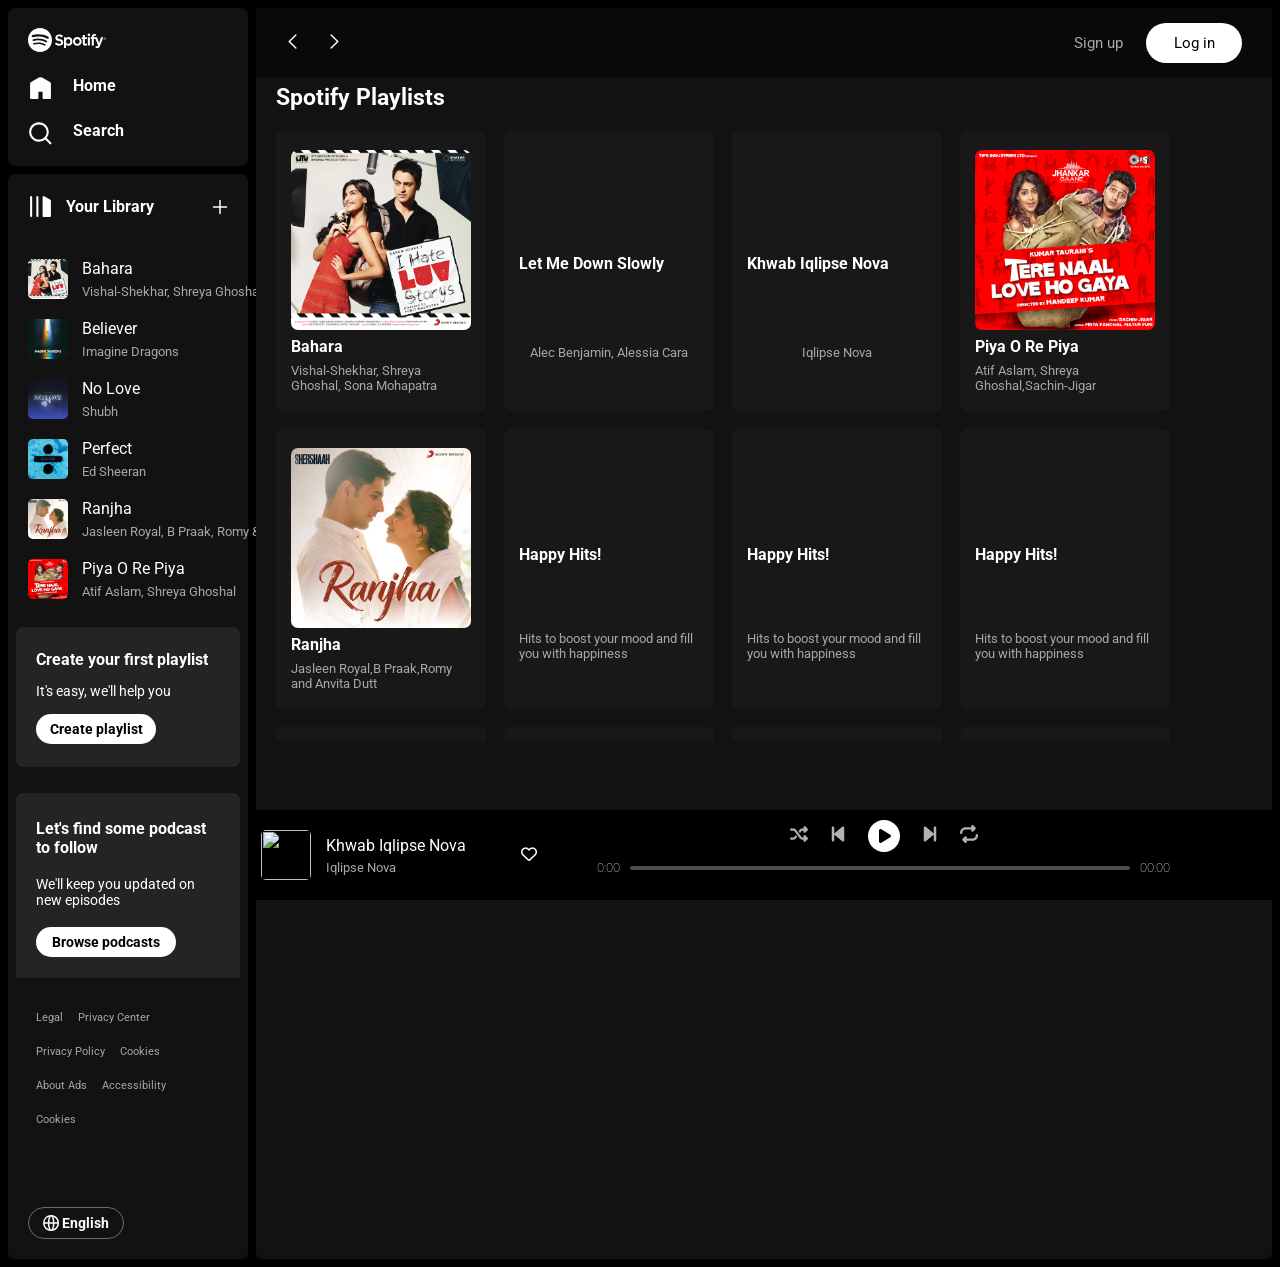
==== index.html @ ec5b6262 "initial commit" ====
<!DOCTYPE html>
<html lang="en">
<head>
    <meta charset="UTF-8">
    <meta name="viewport" content="width=device-width, initial-scale=1.0">
    <link rel="stylesheet" href="https://cdnjs.cloudflare.com/ajax/libs/font-awesome/6.5.1/css/all.min.css" integrity="sha512-DTOQO9RWCH3ppGqcWaEA1BIZOC6xxalwEsw9c2QQeAIftl+Vegovlnee1c9QX4TctnWMn13TZye+giMm8e2LwA==" crossorigin="anonymous" referrerpolicy="no-referrer" />
    <link rel="stylesheet" href="./style.css">
    <link rel="stylesheet" href="./utility.css">
    <title>Spotify - Web Player: Music for everyone</title>
</head>
<body>

    <div class="container flex bg-black">
        <div class="left">
            <div class="home bg-grey margin-1 rounded p-1">
                <div class="logo invert"><img src="spotify-logo.svg" alt="spotify"></div>
                <ul>
                    <li><img src="home-icon.svg" class="invert" alt="home">Home</li>
                    <li><img src="search-icon.svg" class="invert" alt="search">Search</li>
                </ul>
            </div>
            <div class="library bg-grey margin-1 rounded">
                <div class="heading p-1">
                   <img src="playlist.svg" class="playlist-icon invert" alt="">
                   <h4>Your Library</h4>
                   <img src="create.svg" class="create-icon invert" alt="">
                </div>
                <!-- <div class="songsList">
                    <ul>
                    </ul>
                </div> -->
                <div class="songsList-container">
                    <div class="songsList-container-card">
                        <div class="playBtn-overlay">
                            <img class="invert" src="play.svg" alt="">
                        </div>
                        <img class="song-banner" src="Songs Banners/I-Hate-Luv-Stories:Bahara.jpg" alt="">
                        <div class="song-info">
                        
                            <div class="song-title">Bahara</div>
                            <div class="song-artists ellipsis">
                                Vishal-Shekhar, Shreya Ghoshal, Sona Mohapatra
                            </div>
                        </div>
                    </div>
                    <div class="songsList-container-card">
                        <div class="playBtn-overlay">
                            <img class="invert" src="play.svg" alt="">
                        </div>
                        <img class="song-banner" src="Songs Banners/Imagine-Dragons:Believer.jpeg" alt="">
                        <div class="song-info">
                            <div class="song-title">Believer</div>
                            <div class="song-artists ellipsis">
                                Imagine Dragons
                            </div>
                        </div>
                    </div>
                    <div class="songsList-container-card">
                        <div class="playBtn-overlay">
                            <img class="invert" src="play.svg" alt="">
                        </div>
                        <img class="song-banner" src="Songs Banners/No-Love:Shubh.jpeg" alt="">
                        <div class="song-info">
                            <div class="song-title">No Love</div>
                            <div class="song-artists ellipsis">
                                Shubh
                            </div>
                        </div>
                    </div>
                    <div class="songsList-container-card">
                        <div class="playBtn-overlay">
                            <img class="invert" src="play.svg" alt="">
                        </div>
                        <img class="song-banner" src="Songs Banners/Perfect:Ed-Sheeran.jpeg" alt="">
                        <div class="song-info">
                            <div class="song-title">Perfect</div>
                            <div class="song-artists ellipsis">
                                Ed Sheeran
                            </div>
                        </div>
                    </div>
                    <div class="songsList-container-card">
                        <div class="playBtn-overlay">
                            <img class="invert" src="play.svg" alt="">
                        </div>
                        <img class="song-banner" src="Songs Banners/Shershaah:Ranjha.jpeg" alt="">
                        <div class="song-info">
                            <div class="song-title">Ranjha</div>
                            <div class="song-artists ellipsis">
                                Jasleen Royal, B Praak, Romy & Anvita Dutt 
                            </div>
                        </div>
                    </div>
                    <div class="songsList-container-card">
                        <div class="playBtn-overlay">
                            <img class="invert" src="play.svg" alt="">
                        </div>
                        <img class="song-banner" src="Songs Banners/Tere-Naal-Love-Ho-Gaya:Piya.O.Re.Piya.jpeg" alt="">
                        <div class="song-info">
                            <div class="song-title">Piya O Re Piya</div>
                            <div class="song-artists ellipsis">
                                Atif Aslam, Shreya Ghoshal
                            </div>
                        </div>
                    </div>
                </div>
                <div class="library-create-browse">
                    <div class="create-playlist rounded">
                        <h2>Create your first playlist</h2>
                        <p>It's easy, we'll help you</p>
                        <button class="create-playlist-btn">
                            Create playlist
                        </button>
                    </div>
                    <div class="browse-podcasts rounded">
                        <h2>Let's find some podcast to follow</h2>
                        <p>We'll keep you updated on new episodes</p>
                        <button class="browse-podcasts-btn">
                            Browse podcasts
                        </button>
                    </div>
                </div>
                <div class="footer-legal-links p-1 margin-1">
                    <div><a href="https://www.spotify.com/in-en/legal/" id="" class="" data-encore-id="textLink"><span class="">Legal</span></a></div>
                    <div><a href="https://www.spotify.com/in-en/privacy/" id="" class="" data-encore-id="textLink"><span class="">Privacy Center</span></a></div>
                    <div><a href="https://www.spotify.com/in-en/legal/privacy-policy/" id="" class="" data-encore-id="textLink"><span class="">Privacy Policy</span></a></div>
                    <div><a href="https://www.spotify.com/in-en/legal/cookies-policy/" id="" class="" data-encore-id="textLink"><span class="">Cookies</span></a></div>
                    <div><a href="https://www.spotify.com/in-en/legal/privacy-policy/#s3" id="" class="" data-encore-id="textLink"><span class="">About Ads</span></a></div>
                    <div><a href="https://www.spotify.com/in-en/accessibility/" id="" class="" data-encore-id="textLink"><span class="">Accessibility</span></a></div>
                    <div><a href="https://www.spotify.com/in-en/legal/cookies-policy/" id="" class="" data-encore-id="textLink"><span class="">Cookies</span></a></div>
                </div>
                <div class="language-selection-div p-1">
                    <button class="language-selection-btn" type="button"><img class="invert" src="language.svg" alt="">
                       English
                    </button>
                </div>
    
            </div>
        </div>
        <div class="right bg-grey rounded">
            <div class="header">
                <div class="nav">
                    <div class="forward-button">
                       <img src="backwardButton.svg" class="invert" alt="">
                    </div>
                    <div class="backward-button">
                        <img src="forwardButton.svg" class="invert" alt="">
                    </div>
                </div>
                <div class="buttons">
                    <div class="sign-up">
                        <a href="Css Components/Sign Up Form/index.html">
                            <button class="sign-up-button" type="button">Sign up</button>
                        </a>
                    </div>
                    <div class="log-in">
                        <a href="Css Components/Log In Page/index.html">
                            <button class="log-in-button" type="button">Log in</button>
                        </a>    
                    </div>
                </div>
            </div>
            <div class="spotify-playlist">
                <h1 id="spotify-playlist-heading">Spotify Playlists</h1>
                <div class="cardContainer">
                    <div class="card rounded">
                        <div class="playButton" isClicked="false">
                            <i class="fa-solid fa-play invert"></i>
                            <svg class="pauseBtn" data-encore-id="icon" xmlns="http://www.w3.org/2000/svg"role="img" aria-hidden="true" viewBox="0 0 24 24" class="Svg-sc-ytk21e-0 bneLcE"><path d="M5.7 3a.7.7 0 0 0-.7.7v16.6a.7.7 0 0 0 .7.7h2.6a.7.7 0 0 0 .7-.7V3.7a.7.7 0 0 0-.7-.7H5.7zm10 0a.7.7 0 0 0-.7.7v16.6a.7.7 0 0 0 .7.7h2.6a.7.7 0 0 0 .7-.7V3.7a.7.7 0 0 0-.7-.7h-2.6z"></path></svg>
                        </div>
                        <img   class="songIMG rounded" src="SPOTIFY-PROFILE-PAGE/Songs Banners/I-Hate-Luv-Stories:Bahara.jpg" alt="">
                        <h4 class="song-title">Bahara</h4>
                        <p> Vishal-Shekhar, Shreya Ghoshal, Sona Mohapatra</p>
                    </div>
                    <div class="card rounded">
                        <div class="playButton" isClicked="false">
                            <i class="fa-solid fa-play invert"></i>
                            <svg class="pauseBtn" data-encore-id="icon" xmlns="http://www.w3.org/2000/svg"role="img" aria-hidden="true" viewBox="0 0 24 24" class="Svg-sc-ytk21e-0 bneLcE"><path d="M5.7 3a.7.7 0 0 0-.7.7v16.6a.7.7 0 0 0 .7.7h2.6a.7.7 0 0 0 .7-.7V3.7a.7.7 0 0 0-.7-.7H5.7zm10 0a.7.7 0 0 0-.7.7v16.6a.7.7 0 0 0 .7.7h2.6a.7.7 0 0 0 .7-.7V3.7a.7.7 0 0 0-.7-.7h-2.6z"></path></svg>
                        </div>
                        <img  class="rounded" src="https://i.scdn.co/image/ab67616d0000b2731b6da489c1cb4c5a301a17fc" alt="">
                        <h4 class="song-title">Let Me Down Slowly</h4>
                        <p>Alec Benjamin, Alessia Cara</p>
                     </div>
                    <div class="card rounded">
                        <div class="playButton" isClicked="false">
                            <i class="fa-solid fa-play invert"></i>
                            <svg class="pauseBtn" data-encore-id="icon" xmlns="http://www.w3.org/2000/svg"role="img" aria-hidden="true" viewBox="0 0 24 24" class="Svg-sc-ytk21e-0 bneLcE"><path d="M5.7 3a.7.7 0 0 0-.7.7v16.6a.7.7 0 0 0 .7.7h2.6a.7.7 0 0 0 .7-.7V3.7a.7.7 0 0 0-.7-.7H5.7zm10 0a.7.7 0 0 0-.7.7v16.6a.7.7 0 0 0 .7.7h2.6a.7.7 0 0 0 .7-.7V3.7a.7.7 0 0 0-.7-.7h-2.6z"></path></svg>
                        </div>
                        <img   class="rounded" src="https://i.scdn.co/image/ab67616d0000b273cb9323e777a492c342794c2f" alt="">
                        <h4 class="song-title">Khwab Iqlipse Nova</h4>
                        <p>Iqlipse Nova</p>
                    </div>
                    <div class="card rounded">
                        <div class="playButton" isClicked="false">
                            <i class="fa-solid fa-play invert"></i>
                            <svg class="pauseBtn" data-encore-id="icon" xmlns="http://www.w3.org/2000/svg"role="img" aria-hidden="true" viewBox="0 0 24 24" class="Svg-sc-ytk21e-0 bneLcE"><path d="M5.7 3a.7.7 0 0 0-.7.7v16.6a.7.7 0 0 0 .7.7h2.6a.7.7 0 0 0 .7-.7V3.7a.7.7 0 0 0-.7-.7H5.7zm10 0a.7.7 0 0 0-.7.7v16.6a.7.7 0 0 0 .7.7h2.6a.7.7 0 0 0 .7-.7V3.7a.7.7 0 0 0-.7-.7h-2.6z"></path></svg>
                        </div>
                        <img  class="rounded" src="SPOTIFY-PROFILE-PAGE/Songs Banners/Tere-Naal-Love-Ho-Gaya:Piya.O.Re.Piya.jpeg" alt="">
                        <h4 class="song-title">Piya O Re Piya</h4>
                        <p>Atif Aslam, Shreya Ghoshal,Sachin-Jigar</p>
                     </div>
                    <div class="card rounded">
                        <div class="playButton" isClicked="false">
                            <i class="fa-solid fa-play invert"></i>
                            <svg class="pauseBtn" data-encore-id="icon" xmlns="http://www.w3.org/2000/svg"role="img" aria-hidden="true" viewBox="0 0 24 24" class="Svg-sc-ytk21e-0 bneLcE"><path d="M5.7 3a.7.7 0 0 0-.7.7v16.6a.7.7 0 0 0 .7.7h2.6a.7.7 0 0 0 .7-.7V3.7a.7.7 0 0 0-.7-.7H5.7zm10 0a.7.7 0 0 0-.7.7v16.6a.7.7 0 0 0 .7.7h2.6a.7.7 0 0 0 .7-.7V3.7a.7.7 0 0 0-.7-.7h-2.6z"></path></svg>
                        </div>
                        <img class="rounded" src="SPOTIFY-PROFILE-PAGE/Songs Banners/Shershaah:Ranjha.jpeg" alt="">
                        <h4 class="song-title">Ranjha</h4>
                        <p>Jasleen Royal,B Praak,Romy and Anvita Dutt </p>
                    </div>
                    <div class="card rounded">
                        <div class="playButton" isClicked="false">
                            <i class="fa-solid fa-play invert"></i>
                            <svg class="pauseBtn" data-encore-id="icon" xmlns="http://www.w3.org/2000/svg"role="img" aria-hidden="true" viewBox="0 0 24 24" class="Svg-sc-ytk21e-0 bneLcE"><path d="M5.7 3a.7.7 0 0 0-.7.7v16.6a.7.7 0 0 0 .7.7h2.6a.7.7 0 0 0 .7-.7V3.7a.7.7 0 0 0-.7-.7H5.7zm10 0a.7.7 0 0 0-.7.7v16.6a.7.7 0 0 0 .7.7h2.6a.7.7 0 0 0 .7-.7V3.7a.7.7 0 0 0-.7-.7h-2.6z"></path></svg>
                        </div>
                        <img  class="rounded" src="https://i.scdn.co/image/ab67706f00000002f4d83a6cb7f51f6d9f6717de" alt="">
                        <h4 class="song-title">Happy Hits!</h4>
                        <p>Hits to boost your mood and fill you with happiness</p>
                    </div>
                    <div class="card rounded">
                        <div class="playButton" isClicked="false">
                            <i class="fa-solid fa-play invert"></i>
                            <svg class="pauseBtn" data-encore-id="icon" xmlns="http://www.w3.org/2000/svg"role="img" aria-hidden="true" viewBox="0 0 24 24" class="Svg-sc-ytk21e-0 bneLcE"><path d="M5.7 3a.7.7 0 0 0-.7.7v16.6a.7.7 0 0 0 .7.7h2.6a.7.7 0 0 0 .7-.7V3.7a.7.7 0 0 0-.7-.7H5.7zm10 0a.7.7 0 0 0-.7.7v16.6a.7.7 0 0 0 .7.7h2.6a.7.7 0 0 0 .7-.7V3.7a.7.7 0 0 0-.7-.7h-2.6z"></path></svg>
                        </div>
                        <img  class="rounded" src="https://i.scdn.co/image/ab67706f0000000254473de875fea0fd19d39037" alt="">
                        <h4 class="song-title">Happy Hits!</h4>
                        <p>Hits to boost your mood and fill you with happiness</p>
                    </div>
                    <div class="card rounded">
                        <div class="playButton" isClicked="false">
                            <i class="fa-solid fa-play invert"></i>
                        </div>
                        <img  class="rounded" src="https://i.scdn.co/image/ab67706f0000000254473de875fea0fd19d39037" alt="">
                        <h4>Happy Hits!</h4>
                        <p>Hits to boost your mood and fill you with happiness</p>
                    </div>
                    <div class="card rounded">
                        <div class="playButton" isClicked="false">
                            <i class="fa-solid fa-play invert"></i>
                        </div>
                        <img  class="rounded" src="https://i.scdn.co/image/ab67706f0000000254473de875fea0fd19d39037" alt="">
                        <h4>Happy Hits!</h4>
                        <p>Hits to boost your mood and fill you with happiness</p>
                    </div>
                    <div class="card rounded">
                        <div class="playButton" isClicked="false">
                            <i class="fa-solid fa-play invert"></i>
                        </div>
                        <img  class="rounded" src="https://i.scdn.co/image/ab67706f0000000254473de875fea0fd19d39037" alt="">
                        <h4>Happy Hits!</h4>
                        <p>Hits to boost your mood and fill you with happiness</p>
                    </div>
                    <div class="card rounded">
                        <div class="playButton" isClicked="false">
                            <i class="fa-solid fa-play invert"></i>
                        </div>
                        <img  class="rounded" src="https://i.scdn.co/image/ab67706f0000000254473de875fea0fd19d39037" alt="">
                        <h4>Happy Hits!</h4>
                        <p>Hits to boost your mood and fill you with happiness</p>
                    </div>
                    <div class="card rounded">
                        <div class="playButton" isClicked="false">
                            <i class="fa-solid fa-play invert"></i>
                        </div>
                        <img  class="rounded" src="https://i.scdn.co/image/ab67706f0000000254473de875fea0fd19d39037" alt="">
                        <h4>Happy Hits!</h4>
                        <p>Hits to boost your mood and fill you with happiness</p>
                    </div>
                    <div class="card rounded">
                        <div class="playButton" isClicked="false">
                            <i class="fa-solid fa-play invert"></i>
                        </div>
                        <img  class="rounded" src="https://i.scdn.co/image/ab67706f0000000254473de875fea0fd19d39037" alt="">
                        <h4>Happy Hits!</h4>
                        <p>Hits to boost your mood and fill you with happiness</p>
                    </div>
                    <div class="card rounded">
                        <div class="playButton" isClicked="false">
                            <i class="fa-solid fa-play invert"></i>
                        </div>
                        <img  class="rounded" src="https://i.scdn.co/image/ab67706f0000000254473de875fea0fd19d39037" alt="">
                        <h4>Happy Hits!</h4>
                        <p>Hits to boost your mood and fill you with happiness</p>
                    </div>
                    <div class="card rounded">
                        <div class="playButton" isClicked="false">
                            <i class="fa-solid fa-play invert"></i>
                        </div>
                        <img  class="rounded" src="https://i.scdn.co/image/ab67706f0000000254473de875fea0fd19d39037" alt="">
                        <h4>Happy Hits!</h4>
                        <p>Hits to boost your mood and fill you with happiness</p>
                    </div>
                    <div class="card rounded">
                        <div class="playButton" isClicked="false">
                            <i class="fa-solid fa-play invert"></i>
                        </div>
                        <img  class="rounded" src="https://i.scdn.co/image/ab67706f0000000254473de875fea0fd19d39037" alt="">
                        <h4>Happy Hits!</h4>
                        <p>Hits to boost your mood and fill you with happiness</p>
                    </div>
                    <div class="card rounded">
                        <div class="playButton" isClicked="false">
                            <i class="fa-solid fa-play invert"></i>
                        </div>
                        <img  class="rounded" src="https://i.scdn.co/image/ab67706f0000000254473de875fea0fd19d39037" alt="">
                        <h4>Happy Hits!</h4>
                        <p>Hits to boost your mood and fill you with happiness</p>
                    </div>
                    <div class="card rounded">
                        <div class="playButton" isClicked="false">
                            <i class="fa-solid fa-play invert"></i>
                        </div>
                        <img  class="rounded" src="https://i.scdn.co/image/ab67706f0000000254473de875fea0fd19d39037" alt="">
                        <h4>Happy Hits!</h4>
                        <p>Hits to boost your mood and fill you with happiness</p>
                    </div>
                    <div class="card rounded">
                        <div class="playButton" isClicked="false">
                            <i class="fa-solid fa-play invert"></i>
                        </div>
                        <img  class="rounded" src="https://i.scdn.co/image/ab67706f0000000254473de875fea0fd19d39037" alt="">
                        <h4>Happy Hits!</h4>
                        <p>Hits to boost your mood and fill you with happiness</p>
                    </div>
                    <div class="card rounded">
                        <div class="playButton" isClicked="false">
                            <i class="fa-solid fa-play invert"></i>
                        </div>
                        <img  class="rounded" src="https://i.scdn.co/image/ab67706f0000000254473de875fea0fd19d39037" alt="">
                        <h4>Happy Hits!</h4>
                        <p>Hits to boost your mood and fill you with happiness</p>
                    </div>
                    <div class="card rounded">
                        <div class="playButton" isClicked="false">
                            <i class="fa-solid fa-play invert"></i>
                        </div>
                        <img  class="rounded" src="https://i.scdn.co/image/ab67706f0000000254473de875fea0fd19d39037" alt="">
                        <h4>Happy Hits!</h4>
                        <p>Hits to boost your mood and fill you with happiness</p>
                    </div>
                </div>
            </div>
            <div class="playbar">
                <!-- <div class="playbar-playButton">
                    <i class="fa-solid fa-play invert"></i>
                </div> -->
                <div class="now-playing-widget">
                    <img class="song-banner" src="https://i.scdn.co/image/ab67616d0000b273cb9323e777a492c342794c2f" alt="">
                    <div class="song-details">
                        <div class="song-title">Khwab Iqlipse Nova</div>
                        <div class="song-artists scrapText">
                            Iqlipse Nova
                        </div>
                    </div>
                    <!-- <svg class="heart" isLiked="false" xmlns="http://www.w3.org/2000/svg" viewBox="0 0 512 512"><path d="M225.8 468.2l-2.5-2.3L48.1 303.2C17.4 274.7 0 234.7 0 192.8v-3.3c0-70.4 50-130.8 119.2-144C158.6 37.9 198.9 47 231 69.6c9 6.4 17.4 13.8 25 22.3c4.2-4.8 8.7-9.2 13.5-13.3c3.7-3.2 7.5-6.2 11.5-9c0 0 0 0 0 0C313.1 47 353.4 37.9 392.8 45.4C462 58.6 512 119.1 512 189.5v3.3c0 41.9-17.4 81.9-48.1 110.4L288.7 465.9l-2.5 2.3c-8.2 7.6-19 11.9-30.2 11.9s-22-4.2-30.2-11.9zM239.1 145c-.4-.3-.7-.7-1-1.1l-17.8-20c0 0-.1-.1-.1-.1c0 0 0 0 0 0c-23.1-25.9-58-37.7-92-31.2C81.6 101.5 48 142.1 48 189.5v3.3c0 28.5 11.9 55.8 32.8 75.2L256 430.7 431.2 268c20.9-19.4 32.8-46.7 32.8-75.2v-3.3c0-47.3-33.6-88-80.1-96.9c-34-6.5-69 5.4-92 31.2c0 0 0 0-.1 .1s0 0-.1 .1l-17.8 20c-.3 .4-.7 .7-1 1.1c-4.5 4.5-10.6 7-16.9 7s-12.4-2.5-16.9-7z"></path></svg> -->
                    <div class="heart-container">
                        <i class="fa-regular fa-heart"></i>
                        <i class="fa-solid fa-heart"></i>
                    </div>
                </div>

                <div class="player-controls">
                    <div class="player-controls__buttons player-controls__buttons--new-icons">
                        <div class="player-controls_left">
                           <div class="control-button-shuffle">
                             <img src="shuffle.svg" alt="">
                           </div>
                           <div class="control-button-skip-back">
                             <img src="playPrevious.svg" alt="">
                           </div>
                        </div>
                        <div class="control-button-playpause">
                            <img class="invert" src="playPauseBtn.svg" alt="">
                            <!-- <svg class="pauseBtn" data-encore-id="icon" xmlns="http://www.w3.org/2000/svg"role="img" aria-hidden="true" viewBox="0 0 24 24" class="Svg-sc-ytk21e-0 bneLcE"><path d="M5.7 3a.7.7 0 0 0-.7.7v16.6a.7.7 0 0 0 .7.7h2.6a.7.7 0 0 0 .7-.7V3.7a.7.7 0 0 0-.7-.7H5.7zm10 0a.7.7 0 0 0-.7.7v16.6a.7.7 0 0 0 .7.7h2.6a.7.7 0 0 0 .7-.7V3.7a.7.7 0 0 0-.7-.7h-2.6z"></path></svg> -->
                            <i class="fa-solid fa-circle-pause"></i>
                            
                        </div>
                        <div class="player-controls_right">
                           <div class="control-button-skip-forward">
                             <img  src="playNext.svg" alt="">
                           </div>
                           <div class="control-button-repeat">
                             <img src="repeatSong.svg" alt="">
                           </div>
                        </div>
                    </div>
                    <div class="playback">
                        <h3 class="currentSongTime">00:00</h3>
                       
                        <div class="playback-bar">
                            <div class="fill">
                                <div class="progress-bar-circle">
                                </div>
                            </div>
                        </div>
                        <h3 class="songDuration">00:00</h3>
                    </div>
                </div>    
            </div>
        </div>
    </div>
   
</body>
<script src="script.js">

</script>
</html>
---- style.css ----
@import url('https://fonts.googleapis.com/css2?family=Roboto:ital,wght@0,100;0,300;0,400;0,500;0,700;0,900;1,100;1,300;1,400;1,500;1,700;1,900&display=swap');

@import url('https://fonts.googleapis.com/css2?family=Poppins:ital,wght@0,100;0,200;0,300;0,400;0,500;0,600;0,700;0,800;0,900;1,100;1,200;1,300;1,400;1,500;1,600;1,700;1,800;1,900&family=Roboto:ital,wght@0,100;0,300;0,400;0,500;0,700;0,900;1,100;1,300;1,400;1,500;1,700;1,900&display=swap');

@font-face {
    font-family: CircularSp;
    src: url('CircularFonts/CircularStd-Black.otf') format('otf'),
         url('CircularFonts/CircularStd-BlackItalic.otf') format('otf'),
         url('CircularFonts/CircularStd-Bold.otf') format('otf'),
         url('CircularFonts/CircularStd-BoldItalic.otf') format('otf'),
         url('CircularFonts/CircularStd-Book.otf') format('otf'),
         url('CircularFonts/CircularStd-BookItalic.otf') format('otf'),
         url('CircularFonts/CircularStd-Light Italic.otf') format('otf'),
         url('CircularFonts/CircularStd-Light.otf') format('otf'),
         url('CircularFonts/CircularStd-Medium.otf') format('otf'),
         url('CircularFonts/CircularStd-MediumItalic.otf') format('otf');        
}
* {
    margin: 0;
    padding: 0;
    box-sizing: border-box;
    font-family: 'Roboto', sans-serif;
}
body {
    height: 100vh;
    width: 100vw;
    background-color: black;
    color: white;
}
.left {
    width: 20vw;
}
.right {
    width: 80vw;
    margin-top: 8px;
    margin-bottom: 8px;
    margin-right: 8px;
    position: relative;
}
.home ul li {
    display: flex;
    gap: 20px;
    width: 25px;
    list-style: none;
    padding-top: 20px;
    font-weight: bold;
    color: white;
}
.heading {
    display: flex;
    gap: 13px;
    align-items: center;
    font-size: 16px;
    font-weight: bold;
    position: relative;
    color: white;
}
.library {
    min-height: 50vh;
}
.heading img {
    width: 25px;
}
.heading .create-icon {
    width: 16px;
    position: absolute;
    right: 20px;
}
/* Songs Library Styling */
/* .songsList {
}
.songsList ul {
    padding: 0 35px;
}
.songsList ul li {
    list-style-type: decimal;
    font-size: 14px;
} */
.songsList-container {
    padding: 10px;
    position: relative;
}
.songsList-container-card {
    width: 100%;
    display: flex;
    gap: 14px;
    border-radius: 5px;
    padding: 10px;

}
.songsList-container-card:hover {
    cursor: pointer;
    background-color: #1a1a1a;
    .playBtn-overlay {
        visibility: visible;
    }
}
.songsList-container img {
    height: 40px;
    width: 40px;
    border-radius: 5px;
}
.playBtn-overlay {
    height: 40px;
    width: 40px;
    background-color: rgba(0,0,0,0.85);
    border-radius: 5px;
    position: absolute;
    display: flex;
    justify-content: center;
    align-items: center;
    visibility: hidden;
}
.playBtn-overlay img {
    height: 16px;
    object-fit: contain;

}
.song-info {
    display: flex;
    flex-direction: column;
    justify-content: space-between;
}
.song-title {

}
.song-artists {
    color: #a7a7a7;
    font-size: 13px;
}
.ellipsis {
    width: 190px;
    white-space: nowrap;
    overflow: hidden;
    text-overflow: ellipsis;
}

.library-create-browse {
    width: 100%;
    height: 400px;
    padding-left: 8px;
    padding-bottom: 8px;
    padding-right: 8px;
    display: flex;
    flex-wrap: wrap;
    gap: 10px;
    overflow-y: scroll;
    max-height: 39.9vh;
}
.create-playlist {
    width: 100%;
    background-color: #242424;
    margin-top: 8px;
    margin-bottom: 8px;
    height: 140px;
    padding-left: 20px;
    padding-right: 20px;
    padding-top: 16px;
    padding-bottom: 16px;
    display: flex;
    flex-direction: column;
    justify-content: space-around;
}
.create-playlist h2,.browse-podcasts h2 {
    font-weight: bold;
    font-size: 16px;
}
.create-playlist p,.browse-podcasts p {
    font-size: 14px;
}
.create-playlist-btn {
    height: 30px;
    width: 120px;
    background-color: white;
    color: black;
    font-weight: bold;
    border-radius: 20px;
    border: none;
    outline: none;
    font-size: 14px;
}
.create-playlist-btn:hover {
    transform: scale(1.04);
    cursor: pointer;
}
.browse-podcasts {
    width: 100%;
    background-color: #242424;
    margin-top: 8px;
    margin-bottom: 8px;
    height: 190px;
    padding-left: 20px;
    padding-right: 20px;
    padding-top: 16px;
    padding-bottom: 16px;
    display: flex;
    flex-direction: column;
    justify-content: space-around;
}
.browse-podcasts-btn {
    height: 30px;
    width: 140px;
    background-color: white;
    color: black;
    font-weight: bold;
    border-radius: 20px;
    border: none;
    outline: none;
    font-size: 14px;
}
.browse-podcasts-btn:hover {
    transform: scale(1.04);
    cursor: pointer;
}
.footer-legal-links {
    display: flex;
    flex-wrap: wrap;
    gap: 15px;
}
.footer-legal-links a {
    font-size: 11px;
    color: #A7A7A7;
    text-decoration: none;
}

.language-selection-btn img {
    width: 16px;
}
.language-selection-btn {
    background-color: #121212;
    color: white;
    font-weight: bold;
    font-size: 13.5px;
    height: 2rem;
    width: 6rem;
    outline: none;
    border:1px solid #6c6c6c;
    border-radius: 20px;
    display: flex;
    justify-content: space-evenly;
    align-items: center;
    padding: 10px;
    margin-top: 2rem;
    transition: transform 0.1s ease;
}
.language-selection-btn:hover {
    border: 1px solid white;
    transform: scale(1.02);
}

/* Right Styling */
.header {
    display: flex;
    justify-content: space-between;
    background-color: #090909;
}
.header {
    padding-top: 15px;
    padding-bottom: 15px;
    padding-left: 30px;
    padding-right: 30px;
}
.header .nav {
    display: flex;
    gap: 25px;
    justify-content: center;
    align-items: center;
}
.header .nav img {
    width: 15px;
}
.header .buttons {
    display: flex;
    justify-content: center;
    align-items: center;
}
.sign-up-button {
    background-color: #090909;
    color: #a7a7a7;
    outline: none;
    border: none;
    height: 2.5rem;
    width: 6rem;
    font-size: 15px;
    border-radius: 20px;

}
.sign-up-button:hover {
    color: white;
    font-weight: bold;
    cursor: pointer;
}
.log-in-button {
    background-color: white;
    color: black;
    outline: none;
    border: none;
    height: 2.5rem;
    width: 6rem;
    font-size: 15px;
    border-radius: 20px;
}
.log-in-button:hover {
    font-weight: bold;
    cursor: pointer;
}
.spotify-playlist {
    padding-left: 20px;
}
#spotify-playlist-heading {
    padding-top: 6px;
    font-size: 23px;
    font-weight: bold;
}
.cardContainer {
    display: flex;
    flex-wrap: wrap;
    gap: 18px;
    padding-top: 20px;
    overflow-y: scroll;
    max-height: 70vh;
}
.card {
    display: flex;
    flex-direction: column;
    justify-content: space-around;
    align-items: center;
    padding: 15px;
    position: relative;

    background-color: #181818;
    height: 280px;
    width: 210px;
}
.card img {
    width: 100%;
    object-fit: contain;
}
.card p {
    color: #a7a7a7;
    font-size: 13px;
}
.card h4 {
    width: 100%;
}

/* PlayButton Styling */
.playButton {
    height: 45px;
    width: 45px;
    border-radius: 50%;
    background-color: #1fdf64;
    display: flex;
    justify-content: center;
    align-items: center;
    position: absolute;
    bottom: 85px;
    right: 23px;
    opacity: 0;
    transition: all 0.3s ease-out;
    /* box-shadow: 0px 0px 50px 0px black; */
}
.playButton i {
    font-size: 15px;
    position: absolute;
    visibility: visible;
}
.pauseBtn {
    fill: black;
    height: 20px;
    position: relative;
    visibility: hidden;
}
.card:hover {
    .playButton {
        opacity: 1;
        bottom: 90px;
    }
    background-color: #282828;
    cursor: pointer;
}
.card.clicked {
    .playButton {
        opacity: 1;
        bottom: 90px;
        position: fixed;
    }
    background-color: #282828;
    cursor: pointer;
}
/* Styling the playbar */

.playbar {
    /* position: relative; */
    position: fixed;
    bottom: 0;
    width: calc(80vw - 8px);
    background-color: black;
    height: 90px;
    /* visibility: hidden; */
    display: flex;
    align-items: center;
    gap: 60px;
    transition-duration: 1s;
    transition-timing-function: ease;
}
.player-controls {
    display: flex;
    justify-content: start;
    gap: 8px;
    flex-direction: column;
    align-items: center;
    height: 100%;
}

.player-controls__buttons {
    display: flex;
    /* border: 2px solid white; */
    justify-content: center;
    align-items: center;
    margin-top: 10px;
    gap: 20px;
}
.player-controls_left {
    display: flex;
    justify-content: center;
    align-items: center;
    gap: 20px;
}

.player-controls_right {
    display: flex;
    justify-content: center;
    align-items: center;
    gap: 20px;
}
.control-button-playpause img {
    height: 32px;
    width: 32px;
    position: absolute;
    transition: transform 0.1s ease;
}
.control-button-playpause img:hover {
    transform: scale(1.05);
}
.control-button-playpause > .fa-circle-pause {
    font-size: 32px;
    position: relative;
    visibility: hidden;
}
.control-button-shuffle img {
    height: 18px;
    width: 18px;
    color: #b3b2b2;
}
.control-button-skip-back img,.control-button-skip-forward img {
    height: 20px;
    width: 20px;
}
.control-button-repeat img {
    height: 18px;
    width: 18px;
    color: #b3b2b2;
}
.playback-bar {
    height: 4px;
    width: 500px;
    background-color: #4d4c4c;
    /* background-color: #1fdf64; */
    border-radius: 25px;
    display: flex;
    align-items: center;
}
.playback-bar .fill {
    height: 4px;
    width: 0px;
    background-color: white;
    border-radius: 25px;
    display: flex;
    align-items: center;
    justify-content: end;
}
.progress-bar-circle {
    height: 12px;
    width: 12px;
    border-radius: 50%;
    background-color: white;
    visibility: hidden;
    box-shadow: 0px 0px 5px 0px black;  
}
.playback-bar:hover {
    .progress-bar-circle {
        visibility: visible;
    }
}

.playback {
    display: flex;
    gap: 10px;
    align-items: center;
}
.playback > .currentSongTime,.songDuration {
    font-weight: lighter;
    font-size: 13px;
}
.now-playing-widget {
    display: flex;
    flex-direction: row;
    gap: 15px;
    align-items: center;
    margin-left: 5px;
    
}
.now-playing-widget>.song-details {
    display: flex;
    flex-direction: column;
    gap: 5px;
}
.scrapText {
    overflow: hidden;
    text-overflow: ellipsis;
    white-space: nowrap;
    width: 180px;
}
.now-playing-widget > .song-banner {
    height: 50px;
    width: 50px;
    border-radius: 5px;
}
.heart-container {
    position: relative;
}
.heart-container>.fa-regular {
    visibility: visible;
    position: absolute;
}
.heart-container>.fa-solid {
    visibility: hidden;
    color: #1fdf64;
}
---- utility.css ----
.flex {
    display: flex;
}
.justify-content {
    justify-content: center;
}
.items-center {
    align-items: center;
}
.bg-black {
    background-color: black;
    color: white;
}
.invert {
    filter: invert(1);
}
.bg-grey {
    background-color: #121212;
}
.rounded {
    border-radius: 7px;
}
.margin-1 {
    margin: 8px;
}
.p-1 {
    padding: 20px;
}

/* For webkit-based browsers (Chrome, Safari, etc.) */
/* You can add similar rules with different vendor prefixes for Firefox, Edge, etc. */

/* Track styles */
/* ::-webkit-scrollbar {
    width: 8px;
} */

/* ::-webkit-scrollbar-track {
    background-color: none;
} */
/* Handle (thumb) styles */
/* ::-webkit-scrollbar-thumb {
    background-color: #5a5959;
    visibility: hidden;
    border-radius: 20px;
} */

 /* Handle on hover */
/* ::-webkit-scrollbar-thumb:hover {
    visibility: visible;
    background-color: #9e9e9e;
} */
/* .library-create-browse:hover::-webkit-scrollbar-thumb ,.cardContainer:hover::-webkit-scrollbar-thumb  {
    visibility: visible;   
} */
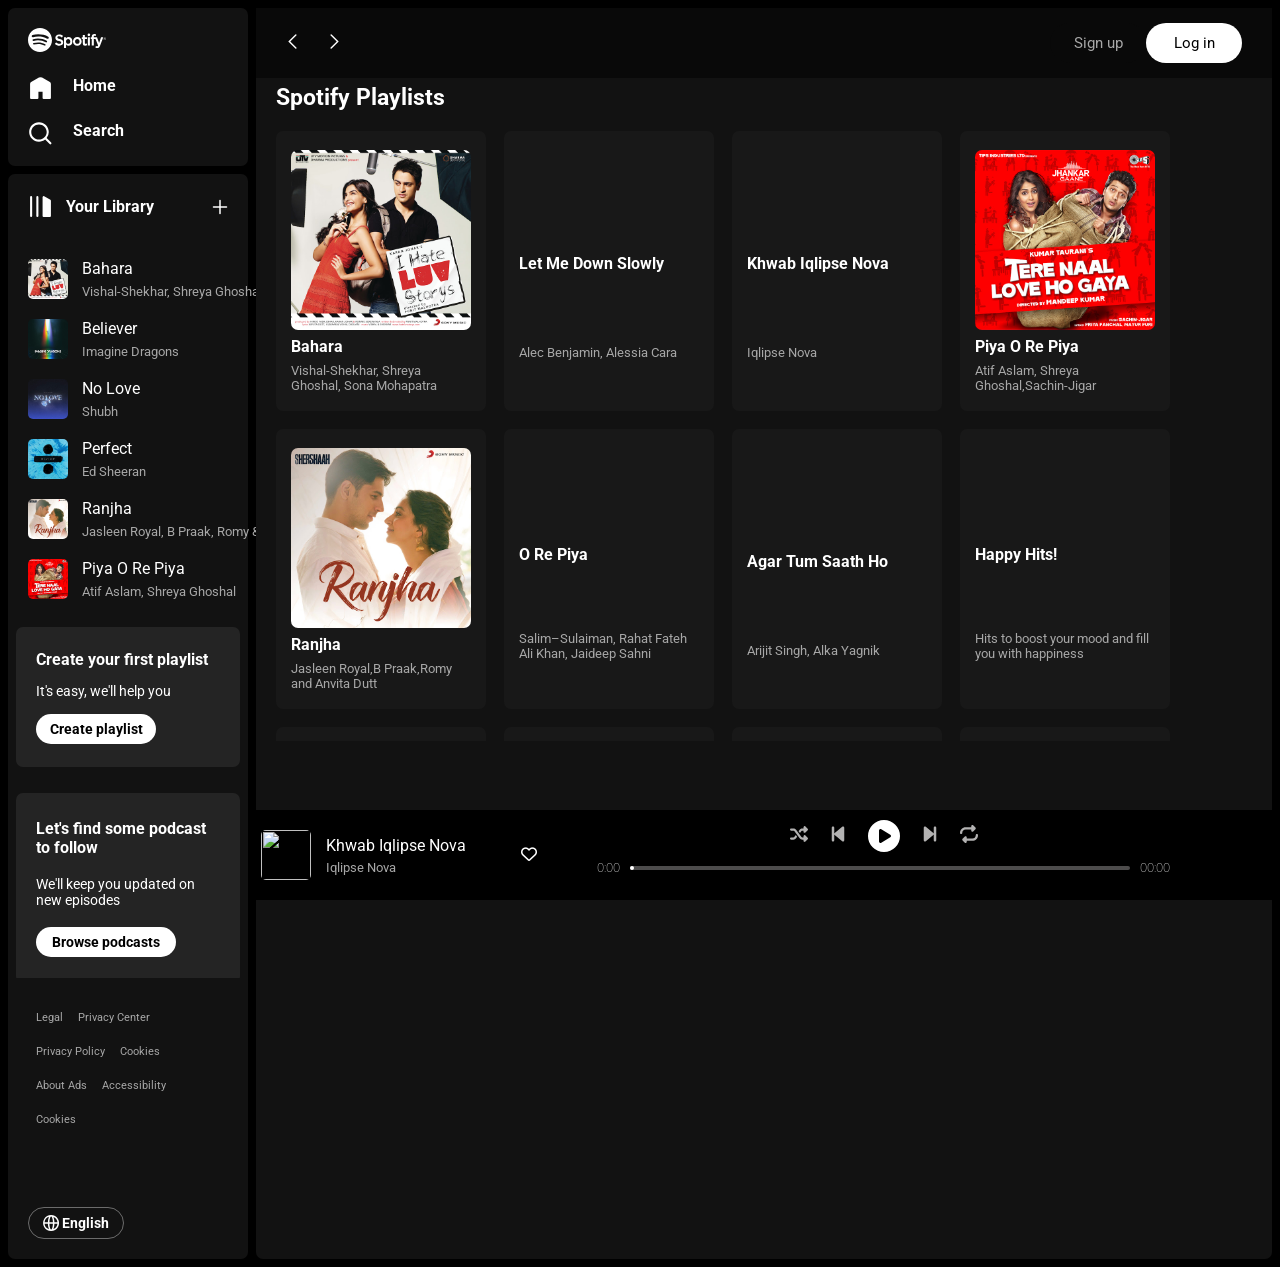
==== commit 8ab6be6f: "Add files via upload" ====
--- a/index.html
+++ b/index.html
@@ -213,18 +213,18 @@
                             <i class="fa-solid fa-play invert"></i>
                             <svg class="pauseBtn" data-encore-id="icon" xmlns="http://www.w3.org/2000/svg"role="img" aria-hidden="true" viewBox="0 0 24 24" class="Svg-sc-ytk21e-0 bneLcE"><path d="M5.7 3a.7.7 0 0 0-.7.7v16.6a.7.7 0 0 0 .7.7h2.6a.7.7 0 0 0 .7-.7V3.7a.7.7 0 0 0-.7-.7H5.7zm10 0a.7.7 0 0 0-.7.7v16.6a.7.7 0 0 0 .7.7h2.6a.7.7 0 0 0 .7-.7V3.7a.7.7 0 0 0-.7-.7h-2.6z"></path></svg>
                         </div>
-                        <img  class="rounded" src="https://i.scdn.co/image/ab67706f00000002f4d83a6cb7f51f6d9f6717de" alt="">
-                        <h4 class="song-title">Happy Hits!</h4>
-                        <p>Hits to boost your mood and fill you with happiness</p>
-                    </div>
-                    <div class="card rounded">
-                        <div class="playButton" isClicked="false">
-                            <i class="fa-solid fa-play invert"></i>
-                            <svg class="pauseBtn" data-encore-id="icon" xmlns="http://www.w3.org/2000/svg"role="img" aria-hidden="true" viewBox="0 0 24 24" class="Svg-sc-ytk21e-0 bneLcE"><path d="M5.7 3a.7.7 0 0 0-.7.7v16.6a.7.7 0 0 0 .7.7h2.6a.7.7 0 0 0 .7-.7V3.7a.7.7 0 0 0-.7-.7H5.7zm10 0a.7.7 0 0 0-.7.7v16.6a.7.7 0 0 0 .7.7h2.6a.7.7 0 0 0 .7-.7V3.7a.7.7 0 0 0-.7-.7h-2.6z"></path></svg>
-                        </div>
-                        <img  class="rounded" src="https://i.scdn.co/image/ab67706f0000000254473de875fea0fd19d39037" alt="">
-                        <h4 class="song-title">Happy Hits!</h4>
-                        <p>Hits to boost your mood and fill you with happiness</p>
+                        <img  class="rounded" src="https://i.scdn.co/image/ab67616d00001e02108d10d84153ff78d2197f62" alt="">
+                        <h4 class="song-title">O Re Piya</h4>
+                        <p>Salim–Sulaiman, Rahat Fateh Ali Khan, Jaideep Sahni</p>
+                    </div>
+                    <div class="card rounded">
+                        <div class="playButton" isClicked="false">
+                            <i class="fa-solid fa-play invert"></i>
+                            <svg class="pauseBtn" data-encore-id="icon" xmlns="http://www.w3.org/2000/svg"role="img" aria-hidden="true" viewBox="0 0 24 24" class="Svg-sc-ytk21e-0 bneLcE"><path d="M5.7 3a.7.7 0 0 0-.7.7v16.6a.7.7 0 0 0 .7.7h2.6a.7.7 0 0 0 .7-.7V3.7a.7.7 0 0 0-.7-.7H5.7zm10 0a.7.7 0 0 0-.7.7v16.6a.7.7 0 0 0 .7.7h2.6a.7.7 0 0 0 .7-.7V3.7a.7.7 0 0 0-.7-.7h-2.6z"></path></svg>
+                        </div>
+                        <img  class="rounded" src="https://i.scdn.co/image/ab67616d00001e02da50894e074ecd5ce61de0a1" alt="">
+                        <h4 class="song-title">Agar Tum Saath Ho</h4>
+                        <p>Arijit Singh, Alka Yagnik</p>
                     </div>
                     <div class="card rounded">
                         <div class="playButton" isClicked="false">
--- a/style.css
+++ b/style.css
@@ -324,7 +324,7 @@
     display: flex;
     flex-direction: column;
     justify-content: space-around;
-    align-items: center;
+    /* align-items: center; */
     padding: 15px;
     position: relative;
 
@@ -473,12 +473,13 @@
 }
 .playback-bar .fill {
     height: 4px;
-    width: 0px;
+    width: 4px;
     background-color: white;
     border-radius: 25px;
     display: flex;
     align-items: center;
-    justify-content: end;
+    /* justify-content: end; */
+    position: relative;
 }
 .progress-bar-circle {
     height: 12px;
@@ -487,17 +488,30 @@
     background-color: white;
     visibility: hidden;
     box-shadow: 0px 0px 5px 0px black;  
-}
-.playback-bar:hover {
+    position: absolute;
+    right: 0;
+}
+/* .playback-bar:hover {
     .progress-bar-circle {
         visibility: visible;
     }
-}
+    .fill {
+        background-color: #1fdf64;
+    }
+} */
 
 .playback {
     display: flex;
     gap: 10px;
     align-items: center;
+}
+.playback:hover {
+    .progress-bar-circle {
+        visibility: visible;
+    }
+    .fill {
+        background-color: #1fdf64;
+    }
 }
 .playback > .currentSongTime,.songDuration {
     font-weight: lighter;
